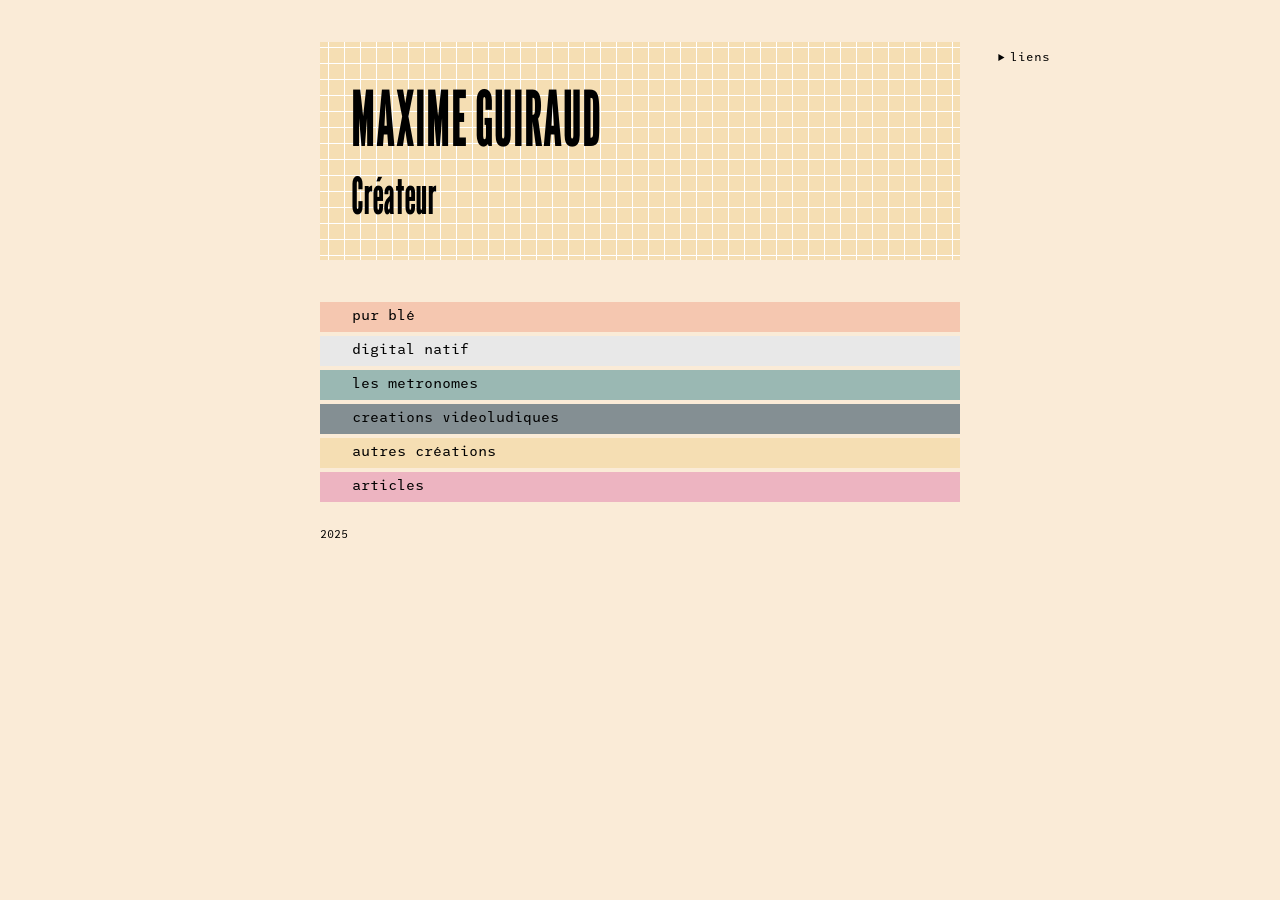
==== index.html @ 1d3ad7cb "Initialisation MaximeGuiraud.fr version 2025" ====
<!DOCTYPE html>
<html>
    <head>
        <title>Maxime Guiraud - portfolio</title>
        <meta charset="UTF-8">
        <meta name="author" content="Maxime Guiraud">
        <meta name="description" content="Maxime guiraud - createur (pur ble, digital natif)">
        <link rel="icon" type="image/png" href="ressources/favicon.png" />
        <!--<base href="http://maximeguiraud.fr/">-->
        <link rel="stylesheet" href="root.css">
        <link rel="stylesheet" href="styles.css">
    </head>
    <body>   
        <header>
            <h1>MAXIME GUIRAUD</h1>
            <h3>Créateur</h3>
        </header>
        <nav>
            <details>
                <summary>liens</summary>
                <a href="https://bsky.app/profile/joystikman.bsky.social" target="_blank">bluesky</a><br>
                <a href="https://www.instagram.com/joystikman/" target="_blank">instagram</a><br>
                <a href="https://www.linkedin.com/in/maxime-guiraud" target="_blank">linkedin</a><br>
                <a href="https://github.com/Joystikman" target="_blank">github</a><br>
            </details>
             
        </nav>     
        <body>
            <a href="purble.html"><div class="project purble">
                <h2>Pur Blé</h2>
            </div></a>
            <a href="digitalnatif.html"><div class="project digitalenatif">
                <h2>Digital Natif</h2>
            </div></a>
            <a href="metronomes.html"><div class="project metronomes">
                <h2>Les Metronomes</h2>
            </div></a>
            <a href="https://joystikman.itch.io/" target="_blank"><div class="project jv">
                <h2>Creations videoludiques</h2>
            </div></a>
            <a href="autres_creations.html"><div class="project creations">
                <h2>Autres créations</h2>
            </div></a>
            <a href="articles.html"><div class="project articles">
                <h2>Articles</h2>
            </div></a>
        </body>
        <footer>2025</footer>
    </body>
</html>
---- root.css ----
/* reset */
html, body, div, span, applet, object, iframe,
h1, h2, h3, h4, h5, h6, p, blockquote, pre,
a, abbr, acronym, address, big, cite, code,
del, dfn, em, img, ins, kbd, q, s, samp,
small, strike, strong, sub, sup, tt, var,
b, u, i, center,
dl, dt, dd, ol, ul, li,
fieldset, form, label, legend,
table, caption, tbody, tfoot, thead, tr, th, td,
article, aside, canvas, details, embed, 
figure, figcaption, footer, header, hgroup, 
menu, nav, output, ruby, section, summary,
time, mark, audio, video {
    margin: 0;
    padding: 0;
    border: 0;
    font-size: 100%;
    font: inherit;
    vertical-align: baseline;
}

/*@font-face {
    font-family: 'Outward';
    src: url('fonts/webfonts/outward-block-webfont.eot');
    src: url('fonts/webfonts/outward-block-webfont.eot?#iefix') format('embedded-opentype'),
         url('fonts/webfonts/outward-block-webfont.woff2') format('woff2'),
         url('fonts/webfonts/outward-block-webfont.woff') format('woff'),
         url('fonts/webfonts/outward-block-webfont.ttf') format('truetype'),
         url('fonts/webfonts/outward-block-webfont.svg#outwardblock') format('svg');
    font-weight: normal;
    font-style: normal;
}

@font-face {
    font-family: 'Outward';
    src: url('fonts/webfonts/outward-borders-webfont.eot');
    src: url('fonts/webfonts/outward-borders-webfont.eot?#iefix') format('embedded-opentype'),
         url('fonts/webfonts/outward-borders-webfont.woff2') format('woff2'),
         url('fonts/webfonts/outward-borders-webfont.woff') format('woff'),
         url('fonts/webfonts/outward-borders-webfont.ttf') format('truetype'),
         url('fonts/webfonts/outward-borders-webfont.svg#outwardborders') format('svg');
    font-weight: bold;
    font-style: normal;
}

@font-face {
    font-family: 'Outward';
    src: url('fonts/webfonts/outward-round-webfont.eot');
    src: url('fonts/webfonts/outward-round-webfont.eot?#iefix') format('embedded-opentype'),
         url('fonts/webfonts/outward-round-webfont.woff2') format('woff2'),
         url('fonts/webfonts/outward-round-webfont.woff') format('woff'),
         url('fonts/webfonts/outward-round-webfont.ttf') format('truetype'),
         url('fonts/webfonts/outward-round-webfont.svg#outwardround') format('svg');
    font-weight: normal;
    font-style: italic;
}

@import url('https://fonts.googleapis.com/css2?family=M+PLUS+1p&display=swap');
.m-plus-1p-regular {
  font-family: "M PLUS 1p", sans-serif;
  font-weight: 400;
  font-style: normal;
}*/

@font-face {
    font-family: 'LeagueGothic';
    src: url('fonts/LeagueGothic-1.601/static/OTF/LeagueGothic-Condensed.otf');
    font-weight: normal;
    font-style: normal;
}
@font-face {
    font-family: 'LeagueGothic';
    src: url('fonts/LeagueGothic-1.601/static/OTF/LeagueGothic-Italic.otf');
    font-weight: normal;
    font-style: italic;
}

@font-face {
    font-family: 'LeagueMono';
    src: url('fonts/LeagueMono-2.300/static/OTF/LeagueMono-Regular.otf');
    font-weight: normal;
    font-style: normal;
}
@font-face {
    font-family: 'LeagueMono';
    src: url('fonts/LeagueMono-2.300/static/OTF/LeagueMono-Bold.otf');
    font-weight: bold;
    font-style: normal;
}

:root{
    --background-color : antiquewhite;
    --primary-color : wheat;
    --grid-color : white;
    --secondary-color : #000;
}

h1{
    font-size: 6em;
}
h2{
    font-size: 1em;
    margin: 0%;
}
h3{
    font-size: 4em;
}

a{
    color: inherit;
    text-decoration: none;
}

body{
    font-family: "LeagueMono", sans-serif;
    font-size: 0.8em;
}

footer{
    margin: 28px 0px;
    font-size: 0.8em;
}
---- styles.css ----
body{
    margin: 20px 25%;
    background-color: antiquewhite;
    color: black;
}

header{
    margin: 42px 0px;
    padding: 32px;
    border: solid var(--grid-color) 0px;
    outline: solid var(--primary-color) 0px;
    background-color: var(--primary-color);
    background-size: 16px 16px;
    background-image:
        linear-gradient(to right, var(--grid-color) 1px, transparent 1px),
        linear-gradient(to bottom, var(--grid-color) 1px, transparent 1px);
        background-position: center;
    font-family: 'LeagueGothic', sans-serif;
    color: black; 
}

header h1{
    /*filter: drop-shadow(1px 1px white) drop-shadow(1px -1px white)
    drop-shadow(-1px 1px white) drop-shadow(-1px -1px white);*/
}

nav{
    position: fixed;
    top: 52px;
    left: 78%;
    font-size: 0.84em;
}
nav a{
    text-decoration: none;
    margin: 12px 0px 0px 24px;
}

.project{
    text-transform: lowercase;
    margin: 4px 0px;
    padding: 8px 32px;
    transition-property: background-color, outline;
    transition-duration: 0.5s;
    transition-timing-function: ease-out;
}

.project:hover{
    margin-left: 12px;
}

.purble{
    background-color: #F5C7B0;
}
.purble:hover{
    background-color: #F56119;
}

.digitalenatif{
    background-color: #E8E8E8;
}
.digitalenatif:hover{
    background-color: #CCCCCC;
}

.metronomes{
    background-color: #9ab8b3;
}
.metronomes:hover{
    background-color: #4BC0AD;
}

.jv{
    background-color: #848f93;
}
.jv:hover{
    background-color: #3C7D96;
}

.creations{
    background-color: var(--primary-color);
}
.creations:hover{
    background-color: #F5CF89;
}

.articles{
    background-color: #EDB4C1;
}
.articles:hover{
    background-color: #EE4266;
}
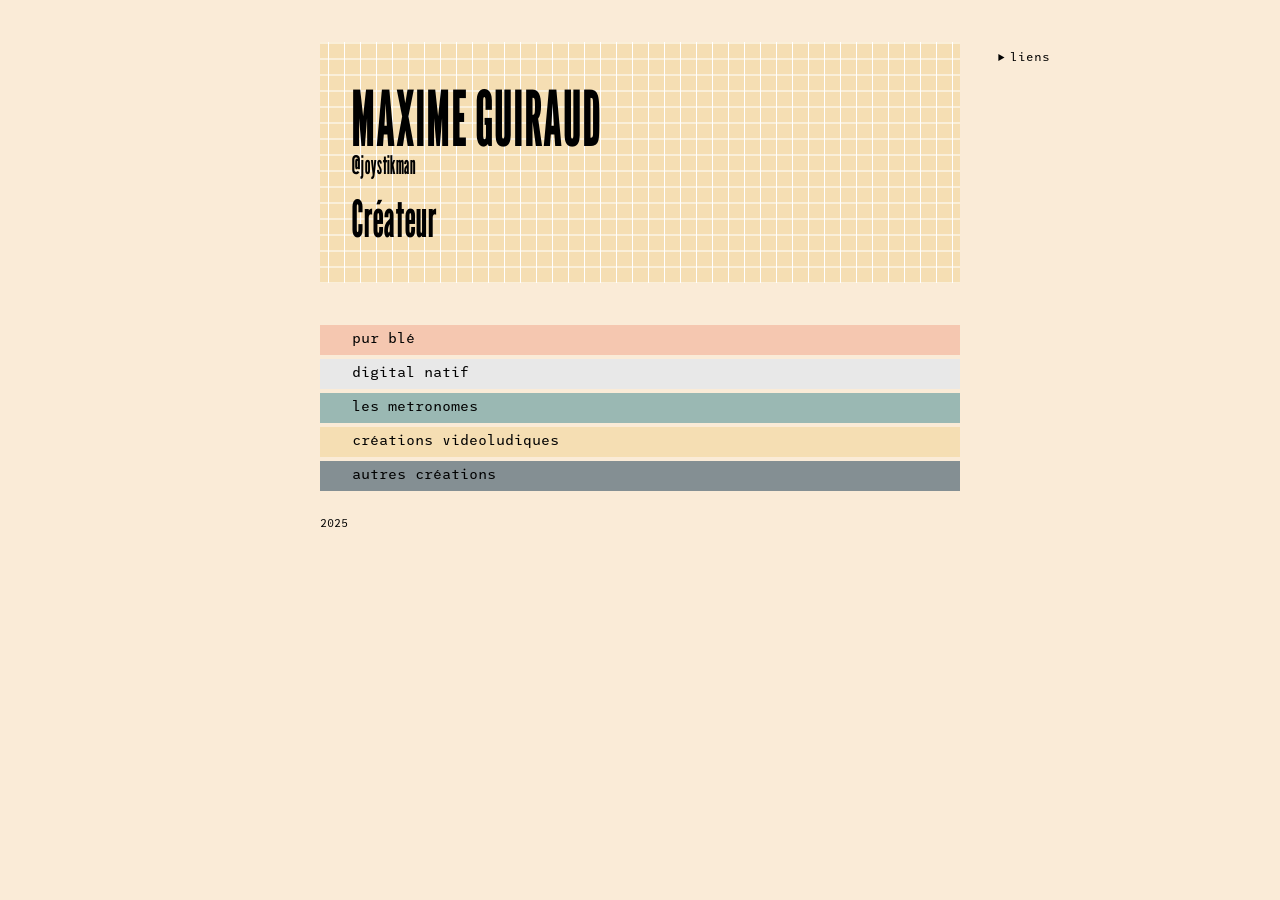
==== commit 6c9237b5: "Ajout meta et style pour mobile" ====
--- a/index.html
+++ b/index.html
@@ -2,18 +2,27 @@
 <!DOCTYPE html>
 <html>
     <head>
-        <title>Maxime Guiraud - portfolio</title>
+        <title>Maxime ⩐ Guiraud</title>
         <meta charset="UTF-8">
         <meta name="author" content="Maxime Guiraud">
-        <meta name="description" content="Maxime guiraud - createur (pur ble, digital natif)">
-        <link rel="icon" type="image/png" href="ressources/favicon.png" />
-        <!--<base href="http://maximeguiraud.fr/">-->
-        <link rel="stylesheet" href="root.css">
-        <link rel="stylesheet" href="styles.css">
+        <meta name="description" content="createur (analogique, numérique, ludique)">
+        <!-- meta -->
+        <meta property="og:title" content="Maxime ⩐ Guiraud">
+        <meta name="twitter:title" content="Maxime ⩐ Guiraud">
+        <meta property="og:description" content="createur (analogique, numérique, ludique)">
+        <meta name="twitter:description" content="createur (analogique, numérique, ludique)">
+        <meta property="og:image" content="maximeguiraud_card1.png">
+        <meta name="twitter:image" content="maximeguiraud_card1.png">
+        <meta name="viewport" content="width=device-width,initial-scale=1" />
+        <!-- links -->
+        <link rel="icon" type="image/png" href="favicon1.png" />
+        <link rel="stylesheet" href="styles/root.css">
+        <link rel="stylesheet" href="styles/styles.css">
     </head>
     <body>   
         <header>
             <h1>MAXIME GUIRAUD</h1>
+            <p class="tag">@joystikman</p>
             <h3>Créateur</h3>
         </header>
         <nav>
@@ -27,24 +36,24 @@
              
         </nav>     
         <body>
-            <a href="purble.html"><div class="project purble">
+            <a href="projets/purble.html"><div class="project purble">
                 <h2>Pur Blé</h2>
             </div></a>
-            <a href="digitalnatif.html"><div class="project digitalenatif">
+            <a href="projets/digitalnatif.html"><div class="project digitalenatif">
                 <h2>Digital Natif</h2>
             </div></a>
-            <a href="metronomes.html"><div class="project metronomes">
+            <a href="projets/metronomes.html"><div class="project metronomes">
                 <h2>Les Metronomes</h2>
             </div></a>
             <a href="https://joystikman.itch.io/" target="_blank"><div class="project jv">
-                <h2>Creations videoludiques</h2>
+                <h2>Créations videoludiques</h2>
             </div></a>
-            <a href="autres_creations.html"><div class="project creations">
+            <a href="projets/autres_creations.html"><div class="project creations">
                 <h2>Autres créations</h2>
             </div></a>
-            <a href="articles.html"><div class="project articles">
+            <!--<a href="projets/articles.html"><div class="project articles">
                 <h2>Articles</h2>
-            </div></a>
+            </div></a>-->
         </body>
         <footer>2025</footer>
     </body>
--- a/styles/root.css
+++ b/styles/root.css
@@ -0,0 +1,123 @@
+/* reset */
+html, body, div, span, applet, object, iframe,
+h1, h2, h3, h4, h5, h6, p, blockquote, pre,
+a, abbr, acronym, address, big, cite, code,
+del, dfn, em, img, ins, kbd, q, s, samp,
+small, strike, strong, sub, sup, tt, var,
+b, u, i, center,
+dl, dt, dd, ol, ul, li,
+fieldset, form, label, legend,
+table, caption, tbody, tfoot, thead, tr, th, td,
+article, aside, canvas, details, embed, 
+figure, figcaption, footer, header, hgroup, 
+menu, nav, output, ruby, section, summary,
+time, mark, audio, video {
+    margin: 0;
+    padding: 0;
+    border: 0;
+    font-size: 100%;
+    font: inherit;
+    vertical-align: baseline;
+}
+
+/*@font-face {
+    font-family: 'Outward';
+    src: url('fonts/webfonts/outward-block-webfont.eot');
+    src: url('fonts/webfonts/outward-block-webfont.eot?#iefix') format('embedded-opentype'),
+         url('fonts/webfonts/outward-block-webfont.woff2') format('woff2'),
+         url('fonts/webfonts/outward-block-webfont.woff') format('woff'),
+         url('fonts/webfonts/outward-block-webfont.ttf') format('truetype'),
+         url('fonts/webfonts/outward-block-webfont.svg#outwardblock') format('svg');
+    font-weight: normal;
+    font-style: normal;
+}
+
+@font-face {
+    font-family: 'Outward';
+    src: url('fonts/webfonts/outward-borders-webfont.eot');
+    src: url('fonts/webfonts/outward-borders-webfont.eot?#iefix') format('embedded-opentype'),
+         url('fonts/webfonts/outward-borders-webfont.woff2') format('woff2'),
+         url('fonts/webfonts/outward-borders-webfont.woff') format('woff'),
+         url('fonts/webfonts/outward-borders-webfont.ttf') format('truetype'),
+         url('fonts/webfonts/outward-borders-webfont.svg#outwardborders') format('svg');
+    font-weight: bold;
+    font-style: normal;
+}
+
+@font-face {
+    font-family: 'Outward';
+    src: url('fonts/webfonts/outward-round-webfont.eot');
+    src: url('fonts/webfonts/outward-round-webfont.eot?#iefix') format('embedded-opentype'),
+         url('fonts/webfonts/outward-round-webfont.woff2') format('woff2'),
+         url('fonts/webfonts/outward-round-webfont.woff') format('woff'),
+         url('fonts/webfonts/outward-round-webfont.ttf') format('truetype'),
+         url('fonts/webfonts/outward-round-webfont.svg#outwardround') format('svg');
+    font-weight: normal;
+    font-style: italic;
+}
+
+@import url('https://fonts.googleapis.com/css2?family=M+PLUS+1p&display=swap');
+.m-plus-1p-regular {
+  font-family: "M PLUS 1p", sans-serif;
+  font-weight: 400;
+  font-style: normal;
+}*/
+
+@font-face {
+    font-family: 'LeagueGothic';
+    src: url('fonts/LeagueGothic-1.601/static/OTF/LeagueGothic-Condensed.otf');
+    font-weight: normal;
+    font-style: normal;
+}
+@font-face {
+    font-family: 'LeagueGothic';
+    src: url('fonts/LeagueGothic-1.601/static/OTF/LeagueGothic-Italic.otf');
+    font-weight: normal;
+    font-style: italic;
+}
+
+@font-face {
+    font-family: 'LeagueMono';
+    src: url('fonts/LeagueMono-2.300/static/OTF/LeagueMono-Regular.otf');
+    font-weight: normal;
+    font-style: normal;
+}
+@font-face {
+    font-family: 'LeagueMono';
+    src: url('fonts/LeagueMono-2.300/static/OTF/LeagueMono-Bold.otf');
+    font-weight: bold;
+    font-style: normal;
+}
+
+:root{
+    --background-color : antiquewhite;
+    --primary-color : wheat;
+    --grid-color : white;
+    --secondary-color : #000;
+}
+
+h1{
+    font-size: 6em;
+}
+h2{
+    font-size: 1em;
+    margin: 0%;
+}
+h3{
+    font-size: 4em;
+}
+
+a{
+    color: inherit;
+    text-decoration: none;
+}
+
+body{
+    font-family: "LeagueMono", sans-serif;
+    font-size: 0.8em;
+}
+
+footer{
+    margin: 28px 0px;
+    font-size: 0.8em;
+}
--- a/styles/styles.css
+++ b/styles/styles.css
@@ -0,0 +1,111 @@
+body{
+    margin: 20px 25%;
+    background-color: antiquewhite;
+    color: black;
+}
+
+header{
+    margin: 42px 0px;
+    padding: 32px;
+    border: solid var(--grid-color) 0px;
+    outline: solid var(--primary-color) 0px;
+    background-color: var(--primary-color);
+    background-size: 16px 16px;
+    background-image:
+        linear-gradient(to right, var(--grid-color) 1px, transparent 1px),
+        linear-gradient(to bottom, var(--grid-color) 1px, transparent 1px);
+        background-position: center;
+    font-family: 'LeagueGothic', sans-serif;
+    color: black; 
+}
+
+.tag{
+    margin: -16px 0px 8px 0px;
+    color: black;
+    font-size: 2em;
+}
+
+nav{
+    position: fixed;
+    top: 52px;
+    left: 78%;
+    font-size: 0.84em;
+}
+nav a{
+    text-decoration: none;
+    margin: 12px 0px 0px 24px;
+}
+
+summary:hover{
+    cursor: pointer;
+}
+
+.project{
+    text-transform: lowercase;
+    margin: 4px 0px;
+    padding: 8px 32px;
+    transition-property: background-color, outline;
+    transition-duration: 0.5s;
+    transition-timing-function: ease-out;
+}
+
+.project:hover{
+    margin-left: 12px;
+}
+
+.purble{
+    background-color: #F5C7B0;
+}
+.purble:hover{
+    background-color: #F56119;
+}
+
+.digitalenatif{
+    background-color: #E8E8E8;
+}
+.digitalenatif:hover{
+    background-color: #CCCCCC;
+}
+
+.metronomes{
+    background-color: #9ab8b3;
+}
+.metronomes:hover{
+    background-color: #4BC0AD;
+}
+
+.jv{
+    background-color: var(--primary-color);
+}
+.jv:hover{
+    background-color: #F5CF89;
+}
+
+.creations{
+    background-color: #848f93;
+}
+.creations:hover{
+    background-color: #3C7D96;
+}
+
+.articles{
+    background-color: #EDB4C1;
+}
+.articles:hover{
+    background-color: #EE4266;
+}
+
+@media only screen and (max-width: 811px){
+    body{
+        margin: 8px 8px;
+    }
+    header{
+        margin: 0px;
+        margin-bottom: 42px;
+    }
+    nav{
+        position: fixed;
+        top: 28px;
+        left: 74%;
+    }
+}
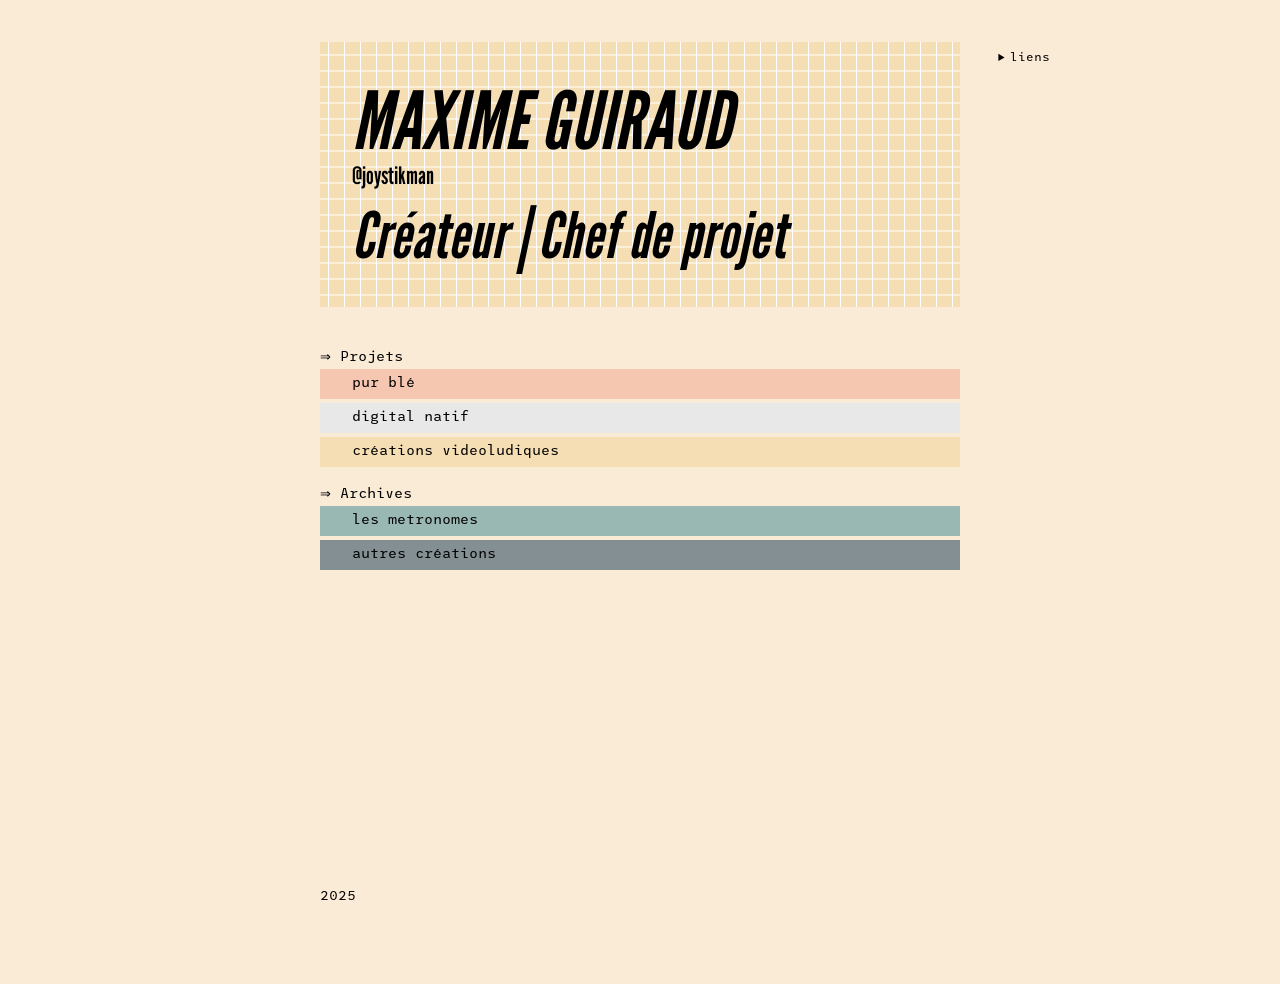
==== commit 59eeb0d9: "update site pro" ====
--- a/index.html
+++ b/index.html
@@ -23,7 +23,7 @@
         <header>
             <h1>MAXIME GUIRAUD</h1>
             <p class="tag">@joystikman</p>
-            <h3>Créateur</h3>
+            <h3>Créateur | Chef de projet</h3>
         </header>
         <nav>
             <details>
@@ -35,18 +35,21 @@
             </details>
              
         </nav>     
-        <body>
+        <div>
+            <p>⇒ Projets</p>
             <a href="projets/purble.html"><div class="project purble">
                 <h2>Pur Blé</h2>
             </div></a>
             <a href="projets/digitalnatif.html"><div class="project digitalenatif">
                 <h2>Digital Natif</h2>
             </div></a>
+            <a href="https://joystikman.itch.io/" target="_blank"><div class="project jv">
+                <h2>Créations videoludiques</h2>
+            </div></a>
+            <br>
+            <p>⇒ Archives</p>
             <a href="projets/metronomes.html"><div class="project metronomes">
                 <h2>Les Metronomes</h2>
-            </div></a>
-            <a href="https://joystikman.itch.io/" target="_blank"><div class="project jv">
-                <h2>Créations videoludiques</h2>
             </div></a>
             <a href="projets/autres_creations.html"><div class="project creations">
                 <h2>Autres créations</h2>
@@ -54,7 +57,7 @@
             <!--<a href="projets/articles.html"><div class="project articles">
                 <h2>Articles</h2>
             </div></a>-->
-        </body>
+        </div>
         <footer>2025</footer>
     </body>
 </html> 
--- a/styles/root.css
+++ b/styles/root.css
@@ -67,6 +67,12 @@
     font-family: 'LeagueGothic';
     src: url('fonts/LeagueGothic-1.601/static/OTF/LeagueGothic-Condensed.otf');
     font-weight: normal;
+    font-style: oblique;
+}
+@font-face {
+    font-family: 'LeagueGothic';
+    src: url('fonts/LeagueGothic-1.601/static/OTF/LeagueGothic-Regular.otf');
+    font-weight: normal;
     font-style: normal;
 }
 @font-face {
@@ -96,15 +102,20 @@
     --secondary-color : #000;
 }
 
+body{
+    font-family: "LeagueMono", sans-serif;
+    font-size: 13px;
+}
+
 h1{
-    font-size: 6em;
+    font-size: 5rem;
 }
 h2{
-    font-size: 1em;
+    font-size: 0.8rem;
     margin: 0%;
 }
 h3{
-    font-size: 4em;
+    font-size: 4rem;
 }
 
 a{
@@ -112,12 +123,7 @@
     text-decoration: none;
 }
 
-body{
-    font-family: "LeagueMono", sans-serif;
-    font-size: 0.8em;
-}
-
 footer{
-    margin: 28px 0px;
-    font-size: 0.8em;
+    margin: 50% 0px 5rem 0px;
+    font-size: 0.8rem;
 }
--- a/styles/styles.css
+++ b/styles/styles.css
@@ -16,13 +16,16 @@
         linear-gradient(to bottom, var(--grid-color) 1px, transparent 1px);
         background-position: center;
     font-family: 'LeagueGothic', sans-serif;
+    font-style: oblique;
     color: black; 
 }
 
 .tag{
-    margin: -16px 0px 8px 0px;
+    margin: -0.5rem 0px 0.5rem 0px;
     color: black;
-    font-size: 2em;
+    font-size: 1.5rem;
+    font-weight: lighter;
+    font-style: normal;
 }
 
 nav{
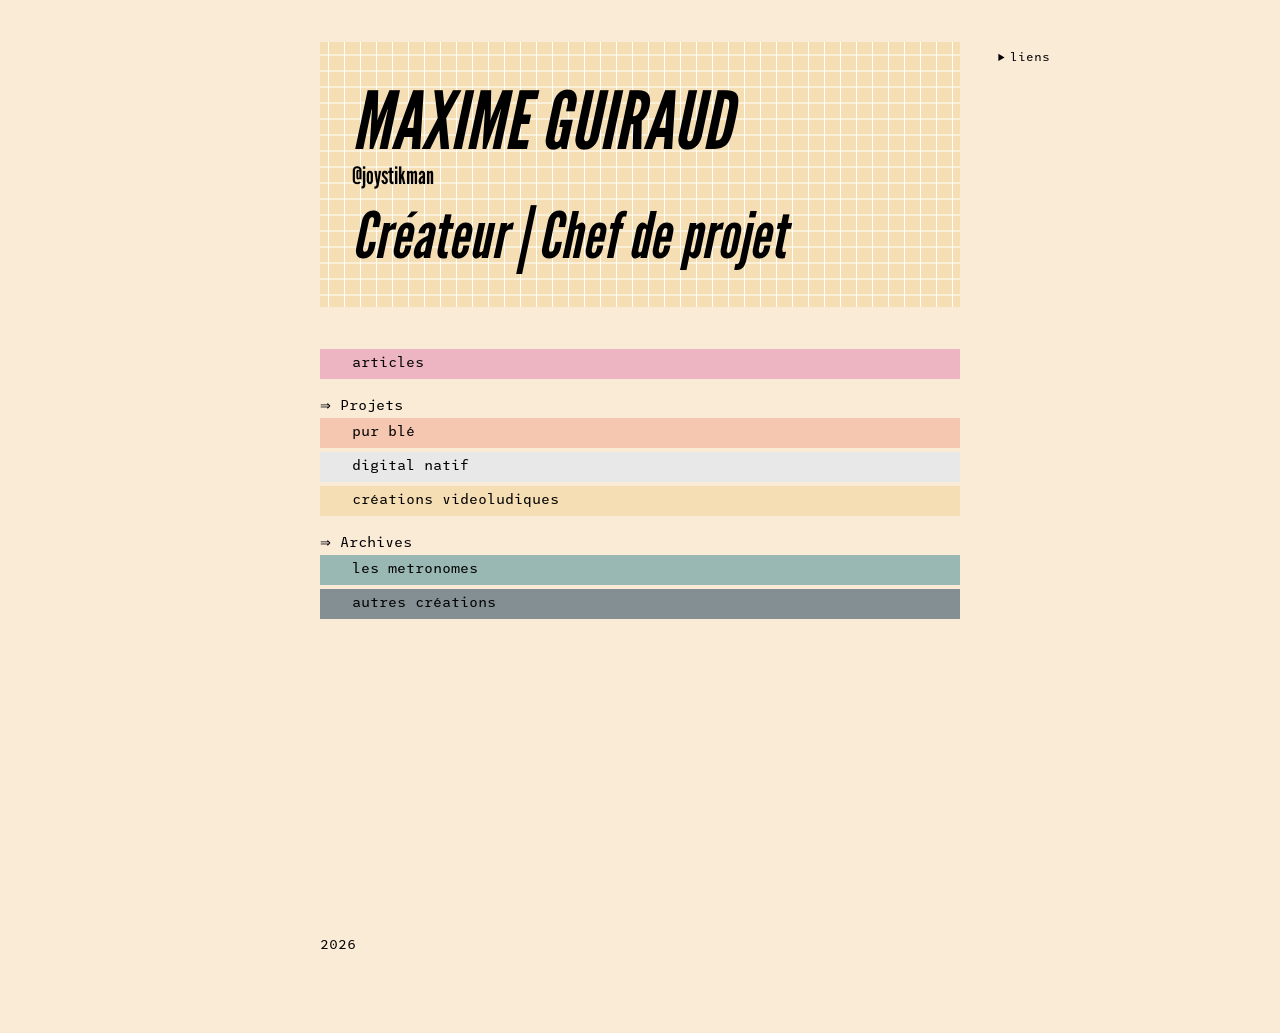
==== commit 92ed865f: "add article 'Cairn un jeu d imitation'" ====
--- a/index.html
+++ b/index.html
@@ -36,6 +36,10 @@
              
         </nav>     
         <div>
+            <a href="projets/articles.html"><div class="project articles">
+                <h2>Articles</h2>
+            </div></a>
+            <br>
             <p>⇒ Projets</p>
             <a href="projets/purble.html"><div class="project purble">
                 <h2>Pur Blé</h2>
@@ -58,6 +62,6 @@
                 <h2>Articles</h2>
             </div></a>-->
         </div>
-        <footer>2025</footer>
+        <footer>2026</footer>
     </body>
 </html> 
